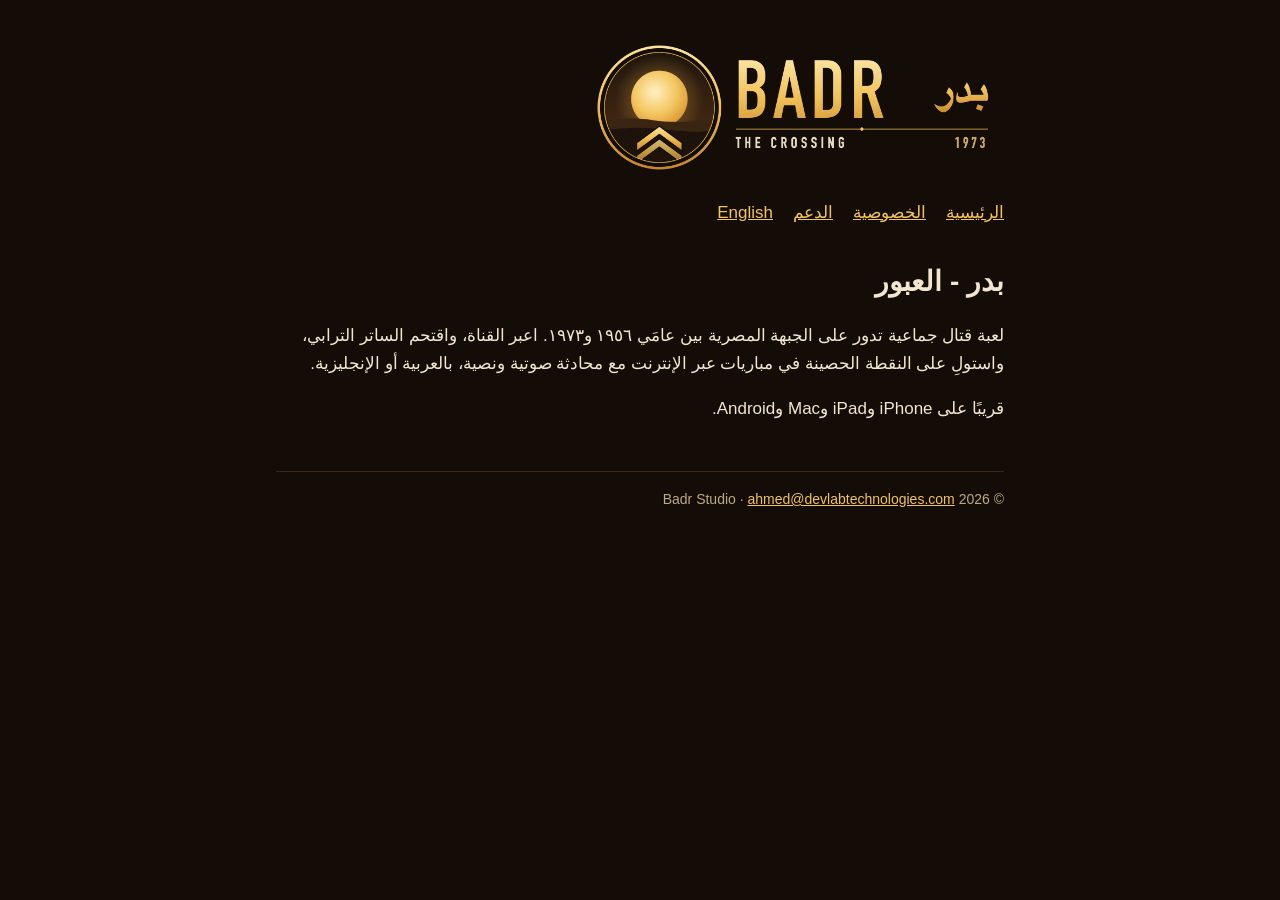
==== ar/index.html @ 194ab4c9 "Add bilingual home, privacy and support pages" ====
<!doctype html><html lang="ar" dir="rtl"><head><meta charset="utf-8"><meta name="viewport" content="width=device-width,initial-scale=1">
<title>بدر - العبور</title><link rel="stylesheet" href="/style.css"><link rel="icon" href="/icon.png"></head><body><main>
<header><a href="/ar/"><img src="/logo.png" alt="Badr - The Crossing"></a></header>
<nav><a href="/ar/">الرئيسية</a><a href="/ar/privacy.html">الخصوصية</a><a href="/ar/support.html">الدعم</a><a href="/" lang="en">English</a></nav>
<h1>بدر - العبور</h1>
<p>لعبة قتال جماعية تدور على الجبهة المصرية بين عامَي ١٩٥٦ و١٩٧٣. اعبر القناة، واقتحم الساتر الترابي، واستولِ على النقطة الحصينة في مباريات عبر الإنترنت مع محادثة صوتية ونصية، بالعربية أو الإنجليزية.</p>
<p>قريبًا على iPhone وiPad وMac وAndroid.</p>
<footer class="muted">© 2026 Badr Studio · <a href="mailto:ahmed@devlabtechnologies.com">ahmed@devlabtechnologies.com</a></footer></main></body></html>
---- style.css ----
:root{--bg:#140D07;--fg:#F3E6CF;--muted:#BFA987;--gold:#F2C35A;--line:#3A2715}
*{box-sizing:border-box}
body{margin:0;background:var(--bg);color:var(--fg);font:16px/1.65 -apple-system,"Segoe UI",Roboto,"Noto Naskh Arabic",Tahoma,sans-serif}
main{max-width:760px;margin:0 auto;padding:32px 16px 64px}
header img{width:100%;max-width:420px;height:auto;display:block}
nav{margin:16px 0 32px;display:flex;gap:20px;flex-wrap:wrap}
a{color:var(--gold)}
h1{font-size:28px;margin:0 0 8px}
h2{font-size:20px;margin:32px 0 8px;color:var(--gold)}
p,li{color:var(--fg)}
.muted{color:var(--muted);font-size:14px}
footer{margin-top:48px;padding-top:16px;border-top:1px solid var(--line)}
[dir=rtl] body{font-size:17px}
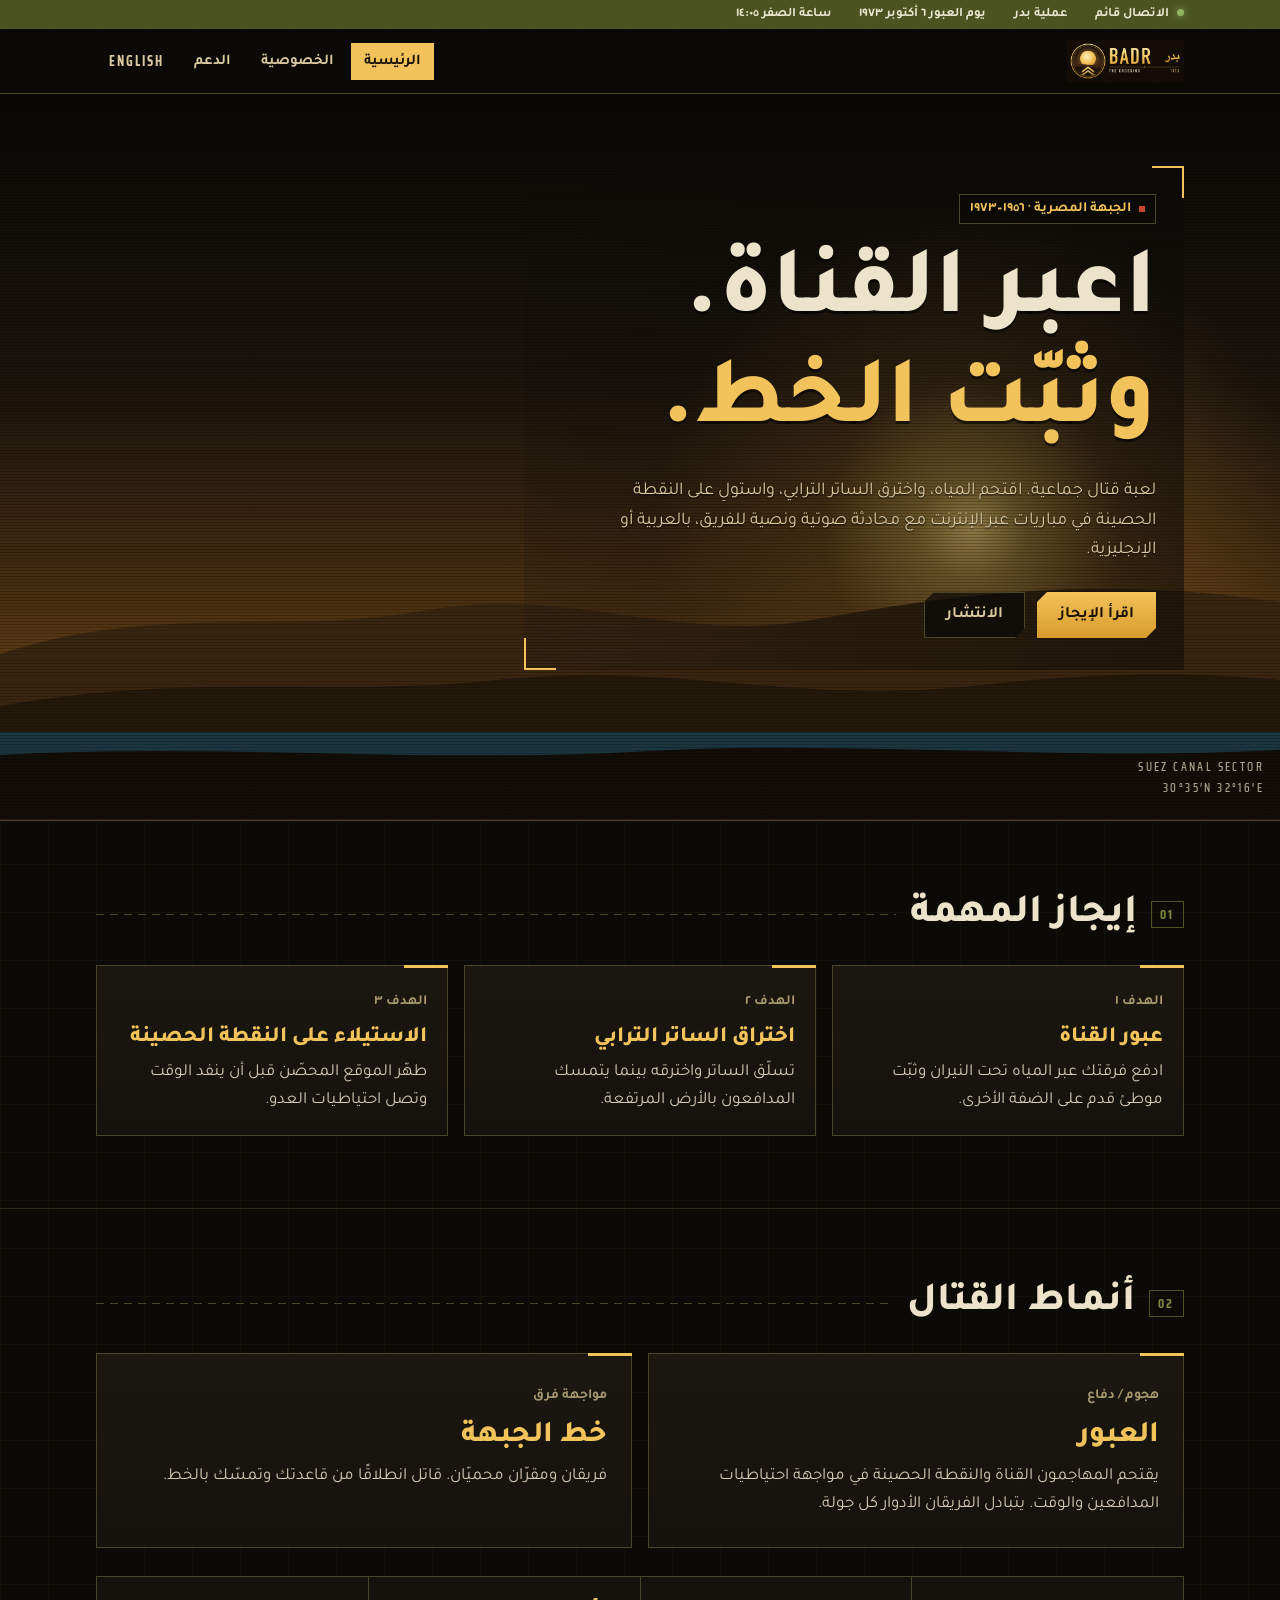
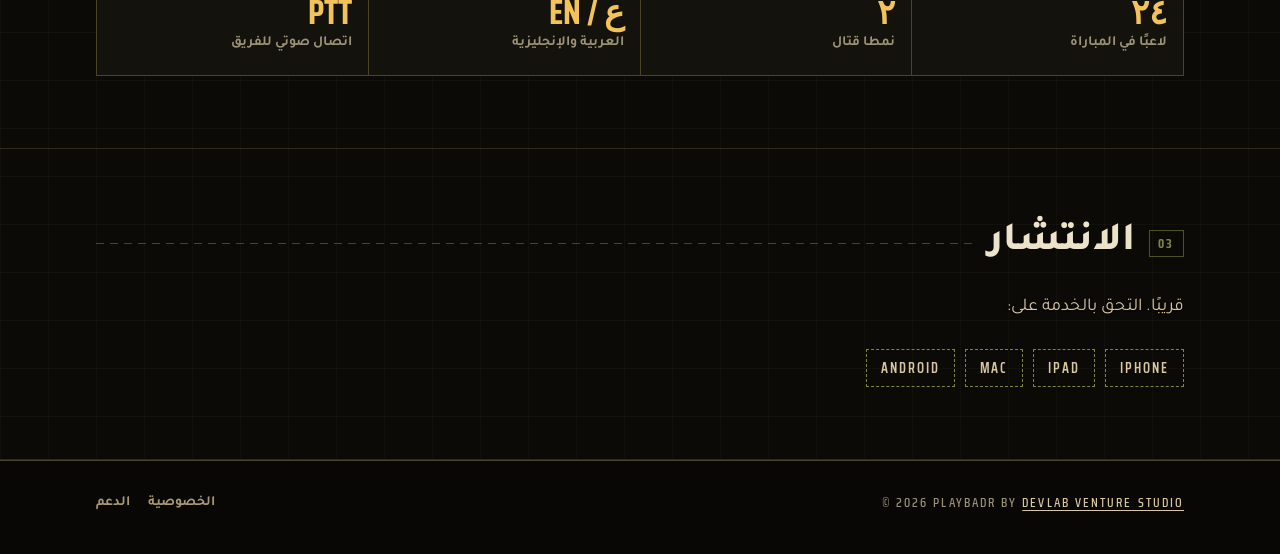
==== commit a64b76f8: "Restyle site with a military look and update copyright Switch to an olive, sand and gold palette wit" ====
--- a/ar/index.html
+++ b/ar/index.html
@@ -1,8 +1,65 @@
 <!doctype html><html lang="ar" dir="rtl"><head><meta charset="utf-8"><meta name="viewport" content="width=device-width,initial-scale=1">
-<title>بدر - العبور</title><link rel="stylesheet" href="/style.css"><link rel="icon" href="/icon.png"></head><body><main>
-<header><a href="/ar/"><img src="/logo.png" alt="Badr - The Crossing"></a></header>
-<nav><a href="/ar/">الرئيسية</a><a href="/ar/privacy.html">الخصوصية</a><a href="/ar/support.html">الدعم</a><a href="/" lang="en">English</a></nav>
-<h1>بدر - العبور</h1>
-<p>لعبة قتال جماعية تدور على الجبهة المصرية بين عامَي ١٩٥٦ و١٩٧٣. اعبر القناة، واقتحم الساتر الترابي، واستولِ على النقطة الحصينة في مباريات عبر الإنترنت مع محادثة صوتية ونصية، بالعربية أو الإنجليزية.</p>
-<p>قريبًا على iPhone وiPad وMac وAndroid.</p>
-<footer class="muted">© 2026 Badr Studio · <a href="mailto:ahmed@devlabtechnologies.com">ahmed@devlabtechnologies.com</a></footer></main></body></html>
+<title>بدر - العبور</title>
+<meta name="description" content="بدر - العبور: لعبة قتال جماعية على الجبهة المصرية بين ١٩٥٦ و١٩٧٣. اعبر القناة، واقتحم الساتر الترابي، واستولِ على النقطة الحصينة.">
+<link rel="preconnect" href="https://fonts.googleapis.com"><link rel="preconnect" href="https://fonts.gstatic.com" crossorigin>
+<link rel="stylesheet" href="https://fonts.googleapis.com/css2?family=Saira+Stencil+One&family=Saira+Condensed:wght@500;600;700&family=Saira:wght@400;600&family=Tajawal:wght@400;700;800&display=swap">
+<link rel="stylesheet" href="../style.css"><link rel="icon" href="../icon.png"></head><body>
+
+<div class="ticker"><div class="wrap"><span><span class="dot"></span>الاتصال قائم</span><span>عملية بدر</span><span class="hide-sm">يوم العبور ٦ أكتوبر ١٩٧٣</span><span class="hide-sm">ساعة الصفر ١٤:٠٥</span></div></div>
+<header class="topbar"><div class="wrap">
+<a class="brand" href="./"><img src="../logo.png" alt="بدر - العبور"></a>
+<nav><a href="./" aria-current="page">الرئيسية</a><a href="privacy.html">الخصوصية</a><a href="support.html">الدعم</a><a href="../" lang="en">English</a></nav>
+</div></header>
+
+<main>
+<div class="hero">
+<svg class="dunes" viewBox="0 0 1440 400" preserveAspectRatio="none" aria-hidden="true">
+<path d="M0 210 C180 150 320 190 480 160 C640 130 760 200 920 170 C1080 140 1240 120 1440 150 L1440 400 L0 400Z" fill="#3A2610"/>
+<path d="M0 270 C220 230 380 260 560 240 C760 218 900 270 1100 246 C1260 228 1360 232 1440 240 L1440 400 L0 400Z" fill="#24180B"/>
+<rect x="0" y="300" width="1440" height="26" fill="#1B3B4A" opacity=".85"/>
+<path d="M0 326 C240 312 480 336 720 322 C960 308 1200 334 1440 320 L1440 400 L0 400Z" fill="#120D07"/>
+</svg>
+<div class="wrap"><div class="hud">
+<span class="tag">الجبهة المصرية · ١٩٥٦–١٩٧٣</span>
+<h1>اعبر القناة.<span>وثبّت الخط.</span></h1>
+<p class="lead">لعبة قتال جماعية. اقتحم المياه، واخترق الساتر الترابي، واستولِ على النقطة الحصينة في مباريات عبر الإنترنت مع محادثة صوتية ونصية للفريق، بالعربية أو الإنجليزية.</p>
+<div class="cta"><a class="btn btn-primary" href="#briefing">اقرأ الإيجاز</a><a class="btn btn-ghost" href="#deploy">الانتشار</a></div>
+</div></div>
+<div class="coords">Suez Canal sector<br>30°35′N 32°16′E</div>
+</div>
+
+<section id="briefing"><div class="wrap">
+<div class="sec-head"><span class="num">01</span><h2>إيجاز المهمة</h2><span class="rule"></span></div>
+<div class="grid">
+<div class="card"><span class="k">الهدف ١</span><h3>عبور القناة</h3><p>ادفع فرقتك عبر المياه تحت النيران وثبّت موطئ قدم على الضفة الأخرى.</p></div>
+<div class="card"><span class="k">الهدف ٢</span><h3>اختراق الساتر الترابي</h3><p>تسلّق الساتر واخترقه بينما يتمسك المدافعون بالأرض المرتفعة.</p></div>
+<div class="card"><span class="k">الهدف ٣</span><h3>الاستيلاء على النقطة الحصينة</h3><p>طهّر الموقع المحصّن قبل أن ينفد الوقت وتصل احتياطيات العدو.</p></div>
+</div>
+</div></section>
+
+<section id="modes" class="modes"><div class="wrap">
+<div class="sec-head"><span class="num">02</span><h2>أنماط القتال</h2><span class="rule"></span></div>
+<div class="grid">
+<div class="card"><span class="k">هجوم / دفاع</span><h3>العبور</h3><p>يقتحم المهاجمون القناة والنقطة الحصينة في مواجهة احتياطيات المدافعين والوقت. يتبادل الفريقان الأدوار كل جولة.</p></div>
+<div class="card"><span class="k">مواجهة فرق</span><h3>خط الجبهة</h3><p>فريقان ومقرّان محميّان. قاتل انطلاقًا من قاعدتك وتمسّك بالخط.</p></div>
+</div>
+<div class="stats">
+<div class="stat"><b>٢٤</b><span>لاعبًا في المباراة</span></div>
+<div class="stat"><b>٢</b><span>نمطا قتال</span></div>
+<div class="stat"><b>ع / EN</b><span>العربية والإنجليزية</span></div>
+<div class="stat"><b>PTT</b><span>اتصال صوتي للفريق</span></div>
+</div>
+</div></section>
+
+<section id="deploy"><div class="wrap">
+<div class="sec-head"><span class="num">03</span><h2>الانتشار</h2><span class="rule"></span></div>
+<p class="lead">قريبًا. التحق بالخدمة على:</p>
+<div class="platforms"><span class="chip">iPhone</span><span class="chip">iPad</span><span class="chip">Mac</span><span class="chip">Android</span></div>
+</div></section>
+</main>
+
+<footer><div class="wrap">
+<div class="copy">© 2026 PlayBadr by <a href="https://devlabtechnologies.com">DevLab Venture Studio</a></div>
+<div class="flinks"><a href="privacy.html">الخصوصية</a><a href="support.html">الدعم</a></div>
+</div></footer>
+</body></html>
--- a/style.css
+++ b/style.css
@@ -1,13 +1,142 @@
-:root{--bg:#140D07;--fg:#F3E6CF;--muted:#BFA987;--gold:#F2C35A;--line:#3A2715}
+:root{
+  --night:#0B0A07;--panel:#14120C;--panel-2:#1B1810;--line:#2E2A1C;--line-2:#4A4429;
+  --olive:#4B5320;--olive-2:#7C8740;--sand:#D9C79F;--khaki:#A8996F;--fg:#EDE3CB;--muted:#9C9276;
+  --gold:#F2C35A;--gold-2:#D89B2C;--signal:#C8452F;--ok:#8FB360;
+  --stencil:"Saira Stencil One",Impact,"Arial Narrow",sans-serif;
+  --cond:"Saira Condensed","Roboto Condensed","Arial Narrow",sans-serif;
+  --body:"Saira","Segoe UI",Roboto,sans-serif;
+  --ar:"Tajawal","Noto Naskh Arabic",Tahoma,sans-serif;
+}
 *{box-sizing:border-box}
-body{margin:0;background:var(--bg);color:var(--fg);font:16px/1.65 -apple-system,"Segoe UI",Roboto,"Noto Naskh Arabic",Tahoma,sans-serif}
-main{max-width:760px;margin:0 auto;padding:32px 16px 64px}
-header img{width:100%;max-width:420px;height:auto;display:block}
-nav{margin:16px 0 32px;display:flex;gap:20px;flex-wrap:wrap}
-a{color:var(--gold)}
-h1{font-size:28px;margin:0 0 8px}
-h2{font-size:20px;margin:32px 0 8px;color:var(--gold)}
-p,li{color:var(--fg)}
+html{scroll-behavior:smooth}
+body{
+  margin:0;color:var(--fg);font:16px/1.65 var(--body);
+  background-color:var(--night);
+  background-image:
+    linear-gradient(rgba(124,135,64,.06) 1px,transparent 1px),
+    linear-gradient(90deg,rgba(124,135,64,.06) 1px,transparent 1px);
+  background-size:48px 48px;
+}
+[dir=rtl] body{font-family:var(--ar);font-size:17px}
+a{color:var(--gold);text-decoration-thickness:1px;text-underline-offset:3px}
+a:hover{color:#FFD883}
+img{max-width:100%;display:block}
+.wrap{max-width:1120px;margin:0 auto;padding:0 16px}
+
+/* status ticker + top bar */
+.ticker{background:var(--olive);color:#E9E6CF;font:600 12px/1 var(--cond);letter-spacing:.18em;text-transform:uppercase;white-space:nowrap;overflow:hidden}
+.ticker .wrap{display:flex;gap:28px;padding-top:8px;padding-bottom:8px;align-items:center}
+[dir=rtl] .ticker{font-family:var(--ar);letter-spacing:0;font-size:13px}
+.ticker .dot{display:inline-block;width:7px;height:7px;background:var(--ok);border-radius:50%;margin-inline-end:8px;box-shadow:0 0 8px var(--ok);animation:blink 1.6s infinite}
+@keyframes blink{50%{opacity:.25}}
+.topbar{background:rgba(11,10,7,.94);border-bottom:1px solid var(--line-2);position:sticky;top:0;z-index:10}
+.topbar .wrap{display:flex;align-items:center;justify-content:space-between;gap:12px;min-height:64px}
+.brand img{height:42px;width:auto;mix-blend-mode:lighten}
+nav{display:flex;gap:4px;flex-wrap:wrap}
+nav a{font:600 14px/1 var(--cond);letter-spacing:.14em;text-transform:uppercase;color:var(--sand);text-decoration:none;padding:10px 12px;border:1px solid transparent}
+nav a:hover{color:var(--gold);border-color:var(--line-2)}
+nav a[aria-current=page]{color:#1A1206;background:var(--gold)}
+[dir=rtl] nav a{font-family:var(--ar);letter-spacing:0;font-size:15px;font-weight:700}
+nav a[lang=ar]{font-family:var(--ar);letter-spacing:0;font-size:15px;font-weight:700}
+nav a[lang=en]{font-family:var(--cond);letter-spacing:.14em;font-size:14px}
+
+/* hero */
+.hero{position:relative;overflow:hidden;border-bottom:1px solid var(--line-2);
+  background:
+    radial-gradient(circle at 76% 60%,rgba(255,214,120,.9) 0,rgba(242,195,90,.55) 5%,rgba(242,160,60,.18) 14%,transparent 30%),
+    linear-gradient(180deg,#0A0907 0%,#1A140B 40%,#4A2F12 70%,#8A5A20 100%)}
+.hero svg.dunes{position:absolute;left:0;right:0;bottom:0;width:100%;height:48%;display:block}
+.hero::after{content:"";position:absolute;inset:0;pointer-events:none;
+  background:repeating-linear-gradient(0deg,rgba(0,0,0,.22) 0 1px,transparent 1px 3px)}
+.hero .wrap{position:relative;z-index:2;padding-top:72px;padding-bottom:150px}
+.hud{position:relative;max-width:660px;padding:28px 28px 32px;background:linear-gradient(90deg,rgba(11,10,7,.55),rgba(11,10,7,.15))}
+[dir=rtl] .hud{background:linear-gradient(270deg,rgba(11,10,7,.55),rgba(11,10,7,.15))}
+.lead{text-shadow:0 1px 2px rgba(0,0,0,.8)}
+.hud::before,.hud::after{content:"";position:absolute;width:30px;height:30px;border:2px solid var(--gold)}
+.hud::before{top:0;inset-inline-start:0;border-inline-end:0;border-bottom:0}
+.hud::after{bottom:0;inset-inline-end:0;border-inline-start:0;border-top:0}
+.tag{display:inline-flex;align-items:center;gap:8px;font:600 12px/1 var(--cond);letter-spacing:.24em;text-transform:uppercase;color:var(--gold);border:1px solid var(--line-2);background:rgba(11,10,7,.65);padding:7px 10px}
+[dir=rtl] .tag{font-family:var(--ar);letter-spacing:0;font-size:14px}
+.tag::before{content:"";width:6px;height:6px;background:var(--signal)}
+h1{font-family:var(--stencil);font-weight:400;text-transform:uppercase;letter-spacing:.02em;line-height:.95;margin:18px 0 14px;color:var(--fg)}
+.hero h1{font-size:clamp(46px,8.4vw,96px);text-shadow:0 3px 0 rgba(0,0,0,.55)}
+.hero h1 span{color:var(--gold);display:block}
+[dir=rtl] h1{font-family:var(--ar);font-weight:800;letter-spacing:0;line-height:1.15}
+.lead{font-size:18px;color:var(--sand);max-width:560px;margin:0 0 26px}
+.cta{display:flex;gap:12px;flex-wrap:wrap}
+.btn{display:inline-flex;align-items:center;gap:10px;font:700 15px/1 var(--cond);letter-spacing:.16em;text-transform:uppercase;text-decoration:none;padding:15px 22px;clip-path:polygon(10px 0,100% 0,100% calc(100% - 10px),calc(100% - 10px) 100%,0 100%,0 10px)}
+[dir=rtl] .btn{font-family:var(--ar);letter-spacing:0;font-size:16px}
+.btn-primary{background:linear-gradient(180deg,var(--gold),var(--gold-2));color:#1A1206}
+.btn-primary:hover{color:#1A1206;filter:brightness(1.08)}
+.btn-ghost{background:rgba(11,10,7,.72);color:var(--sand);box-shadow:inset 0 0 0 1px var(--line-2)}
+.btn-ghost:hover{color:var(--gold)}
+.coords{position:absolute;z-index:2;bottom:22px;inset-inline-end:16px;font:500 12px/1.7 var(--cond);letter-spacing:.2em;color:rgba(237,227,203,.7);text-align:end;text-transform:uppercase;direction:ltr}
+
+/* sections */
+section{padding:72px 0;border-bottom:1px solid var(--line)}
+.sec-head{display:flex;align-items:center;gap:14px;margin-bottom:28px;flex-wrap:wrap}
+.sec-head .num{font:700 13px/1 var(--cond);letter-spacing:.2em;color:var(--olive-2);border:1px solid var(--olive);padding:6px 8px;direction:ltr}
+.sec-head h2{font-family:var(--stencil);font-weight:400;font-size:clamp(28px,4vw,40px);line-height:1.1;text-transform:uppercase;margin:0;color:var(--fg);letter-spacing:.03em}
+[dir=rtl] .sec-head h2{font-family:var(--ar);font-weight:800;letter-spacing:0}
+.sec-head .rule{flex:1;min-width:40px;height:1px;background:repeating-linear-gradient(90deg,var(--line-2) 0 8px,transparent 8px 14px)}
+.grid{display:grid;gap:16px;grid-template-columns:repeat(auto-fit,minmax(240px,1fr))}
+.card{position:relative;background:linear-gradient(180deg,var(--panel-2),var(--panel));border:1px solid var(--line-2);padding:22px 20px 20px}
+.card::before{content:"";position:absolute;top:-1px;inset-inline-start:-1px;width:44px;height:3px;background:var(--gold)}
+.card .k{font:700 12px/1 var(--cond);letter-spacing:.22em;text-transform:uppercase;color:var(--khaki)}
+[dir=rtl] .card .k{font-family:var(--ar);letter-spacing:0;font-size:14px}
+.card h3{font:700 24px/1.15 var(--cond);text-transform:uppercase;letter-spacing:.06em;margin:10px 0 8px;color:var(--gold)}
+[dir=rtl] .card h3{font-family:var(--ar);letter-spacing:0;font-size:22px;font-weight:800}
+.card p{margin:0;color:var(--fg);opacity:.88}
+.modes .card{padding:28px 24px}
+.modes .card h3{font-family:var(--stencil);font-weight:400;font-size:36px;letter-spacing:.04em}
+[dir=rtl] .modes .card h3{font-family:var(--ar);font-weight:800;letter-spacing:0;font-size:30px}
+.stats{display:grid;grid-template-columns:repeat(auto-fit,minmax(150px,1fr));gap:1px;background:var(--line-2);border:1px solid var(--line-2);margin-top:28px}
+.stat{background:var(--panel);padding:18px 16px}
+.stat b{display:block;font:700 34px/1 var(--cond);color:var(--gold)}
+.stat span{font:600 12px/1.3 var(--cond);letter-spacing:.18em;text-transform:uppercase;color:var(--muted)}
+[dir=rtl] .stat span{font-family:var(--ar);letter-spacing:0;font-size:14px}
+.platforms{display:flex;flex-wrap:wrap;gap:10px;margin-top:4px}
+.chip{font:600 14px/1 var(--cond);letter-spacing:.14em;text-transform:uppercase;padding:11px 14px;border:1px dashed var(--olive-2);color:var(--sand)}
+
+/* document pages */
+.doc-head{border-bottom:1px solid var(--line-2);background:linear-gradient(180deg,#17130B,var(--night))}
+.doc-head .wrap{padding-top:48px;padding-bottom:36px}
+.doc-head h1{font-size:clamp(38px,6vw,62px);margin:16px 0 6px}
+.doc{max-width:840px;margin:40px auto 72px;padding:0 16px}
+.sheet{background:var(--panel);border:1px solid var(--line-2);padding:36px 28px 28px;position:relative}
+.sheet[data-stamp]::before{content:attr(data-stamp);position:absolute;top:14px;inset-inline-end:16px;font:700 11px/1 var(--cond);letter-spacing:.24em;color:var(--signal);border:1px solid var(--signal);padding:5px 7px;transform:rotate(-3deg);opacity:.9}
+.sheet > :first-child{margin-top:0}
+.doc h2{font:700 20px/1.25 var(--cond);letter-spacing:.12em;text-transform:uppercase;color:var(--gold);margin:32px 0 8px;padding-inline-start:12px;border-inline-start:3px solid var(--olive-2)}
+[dir=rtl] .doc h2{font-family:var(--ar);letter-spacing:0;font-size:20px;font-weight:800}
+.doc ul{padding-inline-start:20px}
+.doc li{margin-bottom:10px}
+.doc li::marker{color:var(--gold)}
 .muted{color:var(--muted);font-size:14px}
-footer{margin-top:48px;padding-top:16px;border-top:1px solid var(--line)}
-[dir=rtl] body{font-size:17px}
+.faq{border-top:1px solid var(--line);padding:14px 0}
+.faq strong{display:block;color:var(--sand);font:700 18px/1.4 var(--cond);letter-spacing:.04em}
+[dir=rtl] .faq strong{font-family:var(--ar);letter-spacing:0}
+.faq p{margin:4px 0 0}
+
+/* footer */
+footer{padding:32px 0 40px;background:#080705;border-top:1px solid var(--line-2)}
+footer .wrap{display:flex;justify-content:space-between;align-items:center;gap:16px;flex-wrap:wrap}
+footer .copy{font:500 13px/1.6 var(--cond);letter-spacing:.16em;text-transform:uppercase;color:var(--muted);direction:ltr}
+footer .copy a{color:var(--sand)}
+footer .copy a:hover{color:var(--gold)}
+footer .flinks{display:flex;gap:18px}
+footer .flinks a{font:600 13px/1 var(--cond);letter-spacing:.16em;text-transform:uppercase;color:var(--khaki);text-decoration:none}
+footer .flinks a:hover{color:var(--gold)}
+[dir=rtl] footer .flinks a{font-family:var(--ar);letter-spacing:0;font-size:14px}
+
+@media (max-width:640px){
+  .ticker .hide-sm{display:none}
+  .topbar{position:static}
+  .topbar .wrap{flex-direction:column;align-items:flex-start;padding-top:10px;padding-bottom:10px}
+  nav a{padding:8px 9px;font-size:13px}
+  .hero .wrap{padding-top:36px;padding-bottom:120px}
+  .hud{padding:22px 16px 24px}
+  .coords{display:none}
+  section{padding:52px 0}
+  .sheet{padding:48px 18px 24px}
+}
+@media (prefers-reduced-motion:reduce){.ticker .dot{animation:none}html{scroll-behavior:auto}}
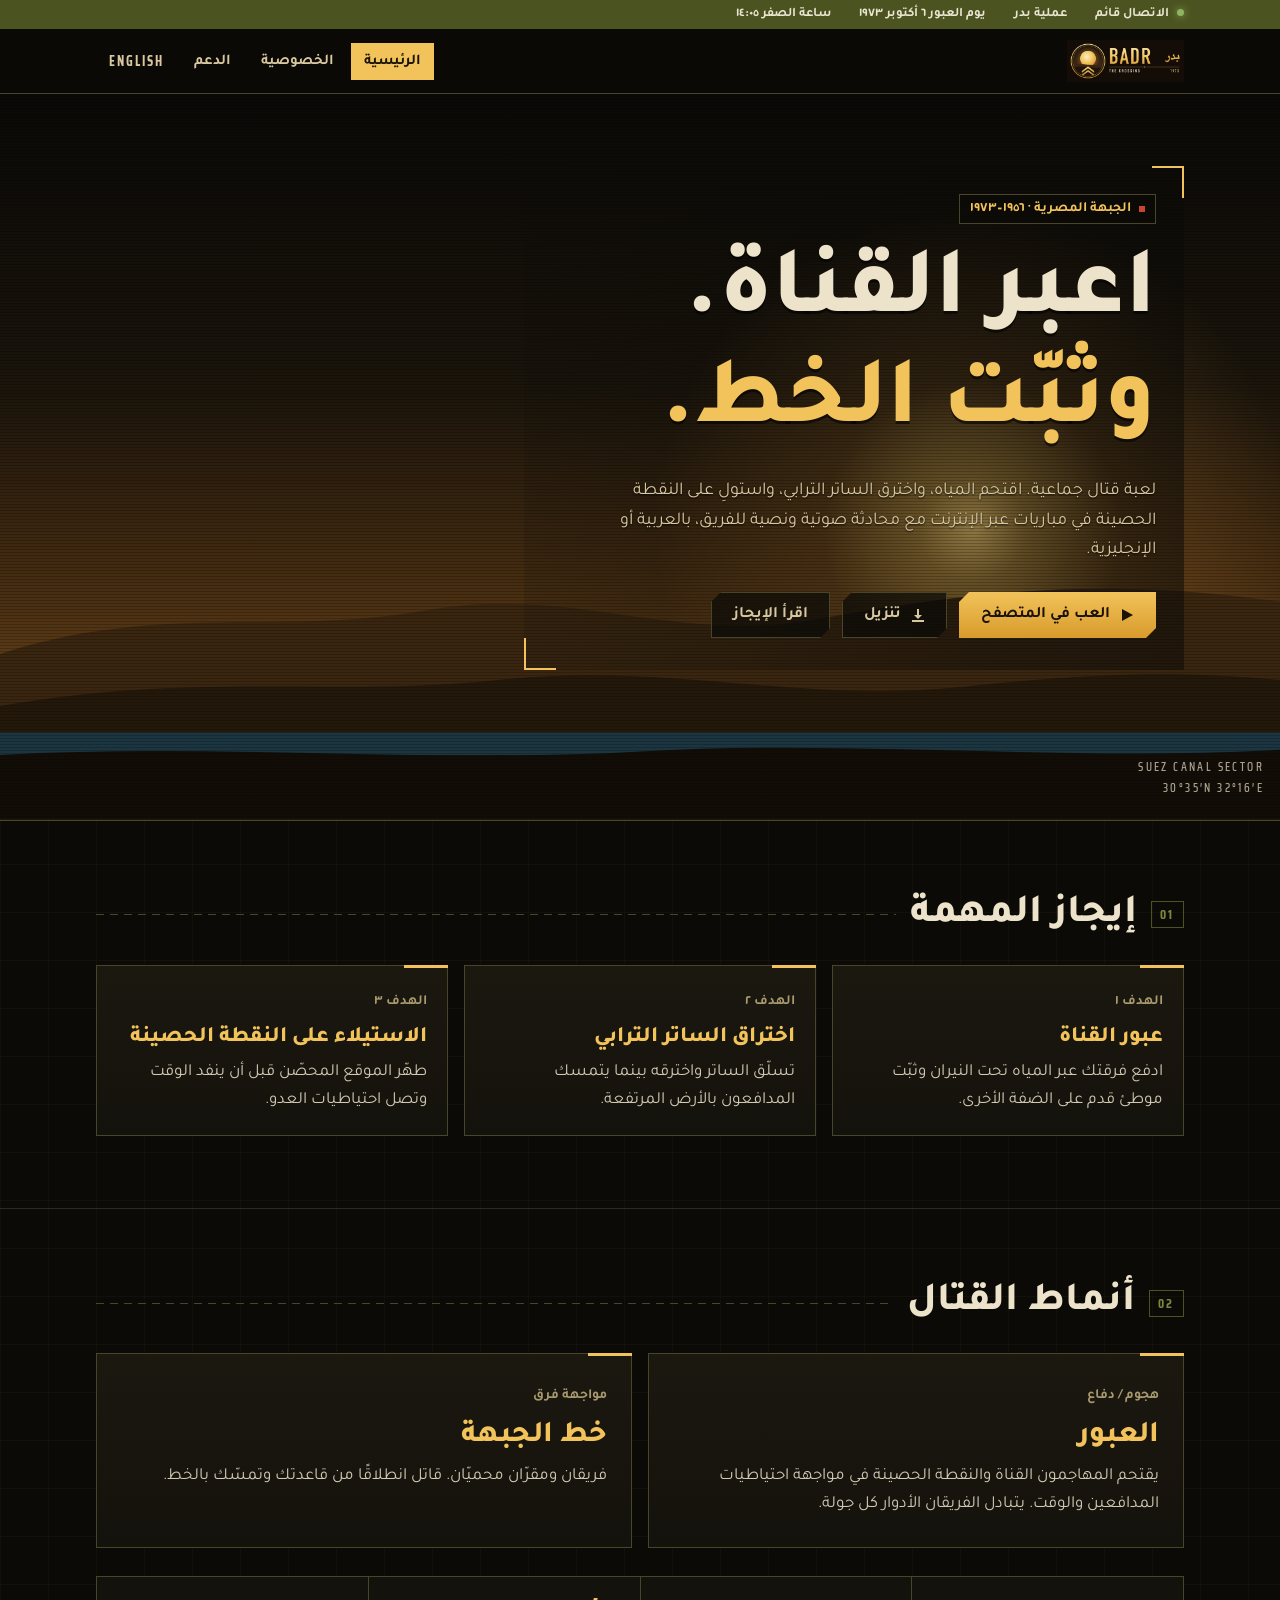
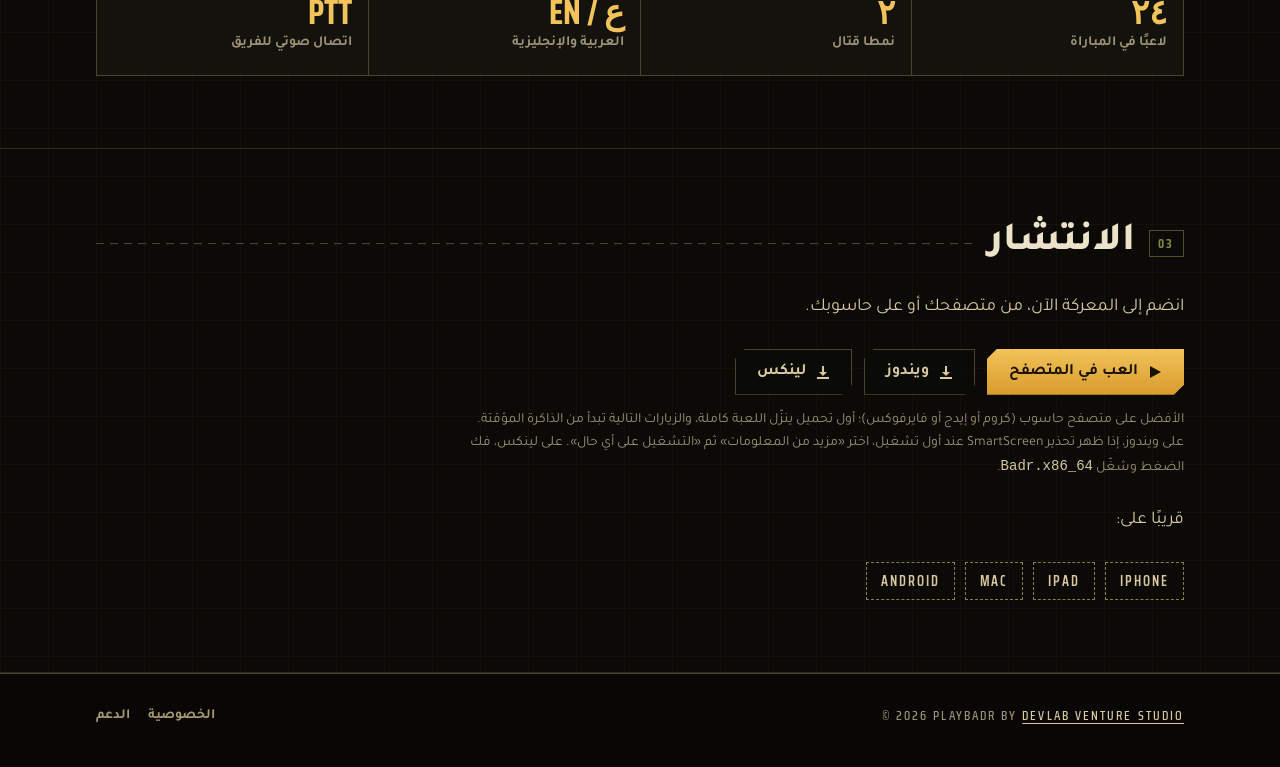
==== commit c4d01a35: "Add play in browser and Windows/Linux downloads; deploy with the newest web build" ====
--- a/ar/index.html
+++ b/ar/index.html
@@ -23,7 +23,7 @@
 <span class="tag">الجبهة المصرية · ١٩٥٦–١٩٧٣</span>
 <h1>اعبر القناة.<span>وثبّت الخط.</span></h1>
 <p class="lead">لعبة قتال جماعية. اقتحم المياه، واخترق الساتر الترابي، واستولِ على النقطة الحصينة في مباريات عبر الإنترنت مع محادثة صوتية ونصية للفريق، بالعربية أو الإنجليزية.</p>
-<div class="cta"><a class="btn btn-primary" href="#briefing">اقرأ الإيجاز</a><a class="btn btn-ghost" href="#deploy">الانتشار</a></div>
+<div class="cta"><a class="btn btn-primary" href="../play/"><svg aria-hidden="true" width="14" height="14" viewBox="0 0 14 14"><path d="M2 1l11 6-11 6z" fill="currentColor"/></svg>العب في المتصفح</a><a class="btn btn-ghost" href="#deploy"><svg aria-hidden="true" width="14" height="14" viewBox="0 0 14 14"><path d="M6 1h2v6h3l-4 4-4-4h3zM1 12h12v2H1z" fill="currentColor"/></svg>تنزيل</a><a class="btn btn-ghost" href="#briefing">اقرأ الإيجاز</a></div>
 </div></div>
 <div class="coords">Suez Canal sector<br>30°35′N 32°16′E</div>
 </div>
@@ -53,7 +53,10 @@
 
 <section id="deploy"><div class="wrap">
 <div class="sec-head"><span class="num">03</span><h2>الانتشار</h2><span class="rule"></span></div>
-<p class="lead">قريبًا. التحق بالخدمة على:</p>
+<p class="lead">انضم إلى المعركة الآن، من متصفحك أو على حاسوبك.</p>
+<div class="cta"><a class="btn btn-primary" href="../play/"><svg aria-hidden="true" width="14" height="14" viewBox="0 0 14 14"><path d="M2 1l11 6-11 6z" fill="currentColor"/></svg>العب في المتصفح</a><a class="btn btn-ghost" href="https://github.com/Badr-73/badr-site/releases/latest/download/Badr-Windows.zip"><svg aria-hidden="true" width="14" height="14" viewBox="0 0 14 14"><path d="M6 1h2v6h3l-4 4-4-4h3zM1 12h12v2H1z" fill="currentColor"/></svg>ويندوز</a><a class="btn btn-ghost" href="https://github.com/Badr-73/badr-site/releases/latest/download/Badr-Linux.zip"><svg aria-hidden="true" width="14" height="14" viewBox="0 0 14 14"><path d="M6 1h2v6h3l-4 4-4-4h3zM1 12h12v2H1z" fill="currentColor"/></svg>لينكس</a></div>
+<p class="note">الأفضل على متصفح حاسوب (كروم أو إيدج أو فايرفوكس)؛ أول تحميل ينزّل اللعبة كاملة، والزيارات التالية تبدأ من الذاكرة المؤقتة. على ويندوز، إذا ظهر تحذير SmartScreen عند أول تشغيل، اختر «مزيد من المعلومات» ثم «التشغيل على أي حال». على لينكس، فك الضغط وشغّل <code>Badr.x86_64</code>.</p>
+<p class="lead">قريبًا على:</p>
 <div class="platforms"><span class="chip">iPhone</span><span class="chip">iPad</span><span class="chip">Mac</span><span class="chip">Android</span></div>
 </div></section>
 </main>
--- a/style.css
+++ b/style.css
@@ -95,6 +95,9 @@
 .stat b{display:block;font:700 34px/1 var(--cond);color:var(--gold)}
 .stat span{font:600 12px/1.3 var(--cond);letter-spacing:.18em;text-transform:uppercase;color:var(--muted)}
 [dir=rtl] .stat span{font-family:var(--ar);letter-spacing:0;font-size:14px}
+.note{color:var(--muted);font-size:14px;max-width:720px;margin:14px 0 26px}
+.note code{color:var(--sand)}
+.btn svg{flex:none}
 .platforms{display:flex;flex-wrap:wrap;gap:10px;margin-top:4px}
 .chip{font:600 14px/1 var(--cond);letter-spacing:.14em;text-transform:uppercase;padding:11px 14px;border:1px dashed var(--olive-2);color:var(--sand)}
 
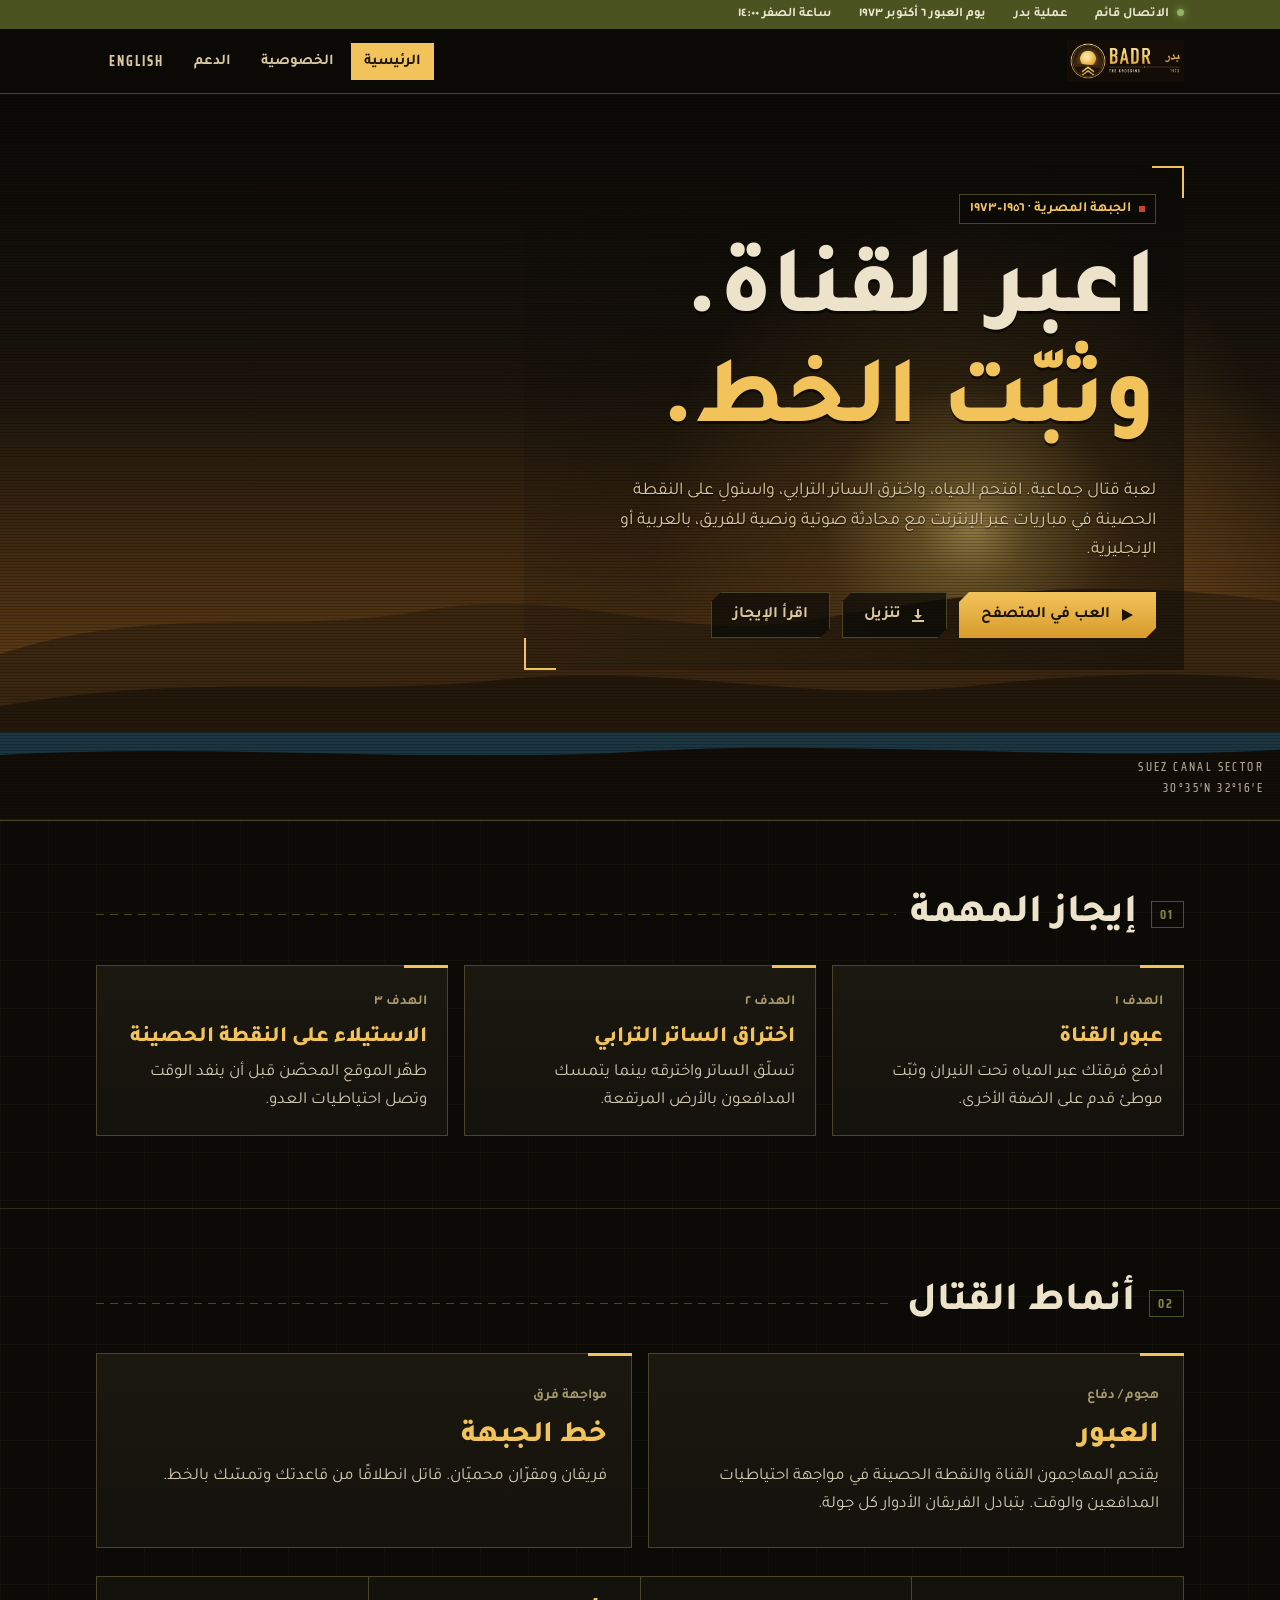
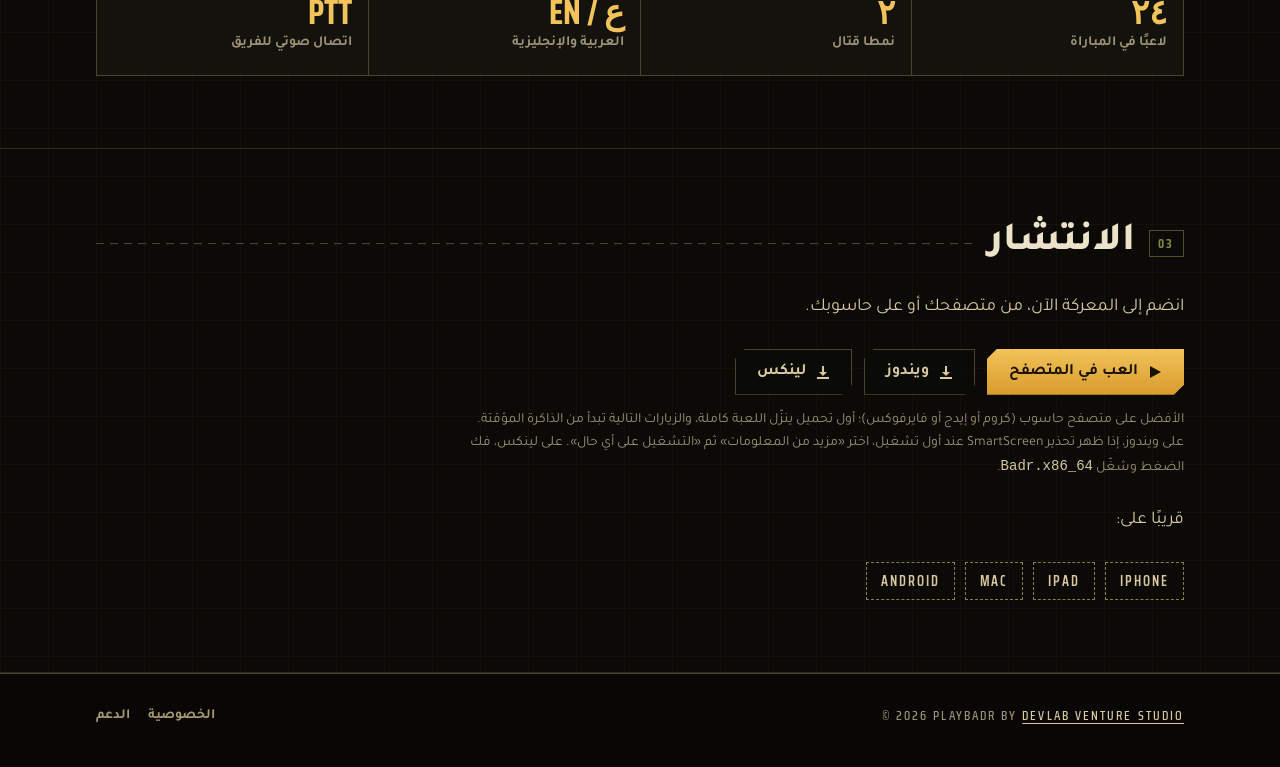
==== commit f3aa762b: "Set H-Hour to 14:00 on the English and Arabic home pages" ====
--- a/ar/index.html
+++ b/ar/index.html
@@ -5,7 +5,7 @@
 <link rel="stylesheet" href="https://fonts.googleapis.com/css2?family=Saira+Stencil+One&family=Saira+Condensed:wght@500;600;700&family=Saira:wght@400;600&family=Tajawal:wght@400;700;800&display=swap">
 <link rel="stylesheet" href="../style.css"><link rel="icon" href="../icon.png"></head><body>
 
-<div class="ticker"><div class="wrap"><span><span class="dot"></span>الاتصال قائم</span><span>عملية بدر</span><span class="hide-sm">يوم العبور ٦ أكتوبر ١٩٧٣</span><span class="hide-sm">ساعة الصفر ١٤:٠٥</span></div></div>
+<div class="ticker"><div class="wrap"><span><span class="dot"></span>الاتصال قائم</span><span>عملية بدر</span><span class="hide-sm">يوم العبور ٦ أكتوبر ١٩٧٣</span><span class="hide-sm">ساعة الصفر ١٤:٠٠</span></div></div>
 <header class="topbar"><div class="wrap">
 <a class="brand" href="./"><img src="../logo.png" alt="بدر - العبور"></a>
 <nav><a href="./" aria-current="page">الرئيسية</a><a href="privacy.html">الخصوصية</a><a href="support.html">الدعم</a><a href="../" lang="en">English</a></nav>
